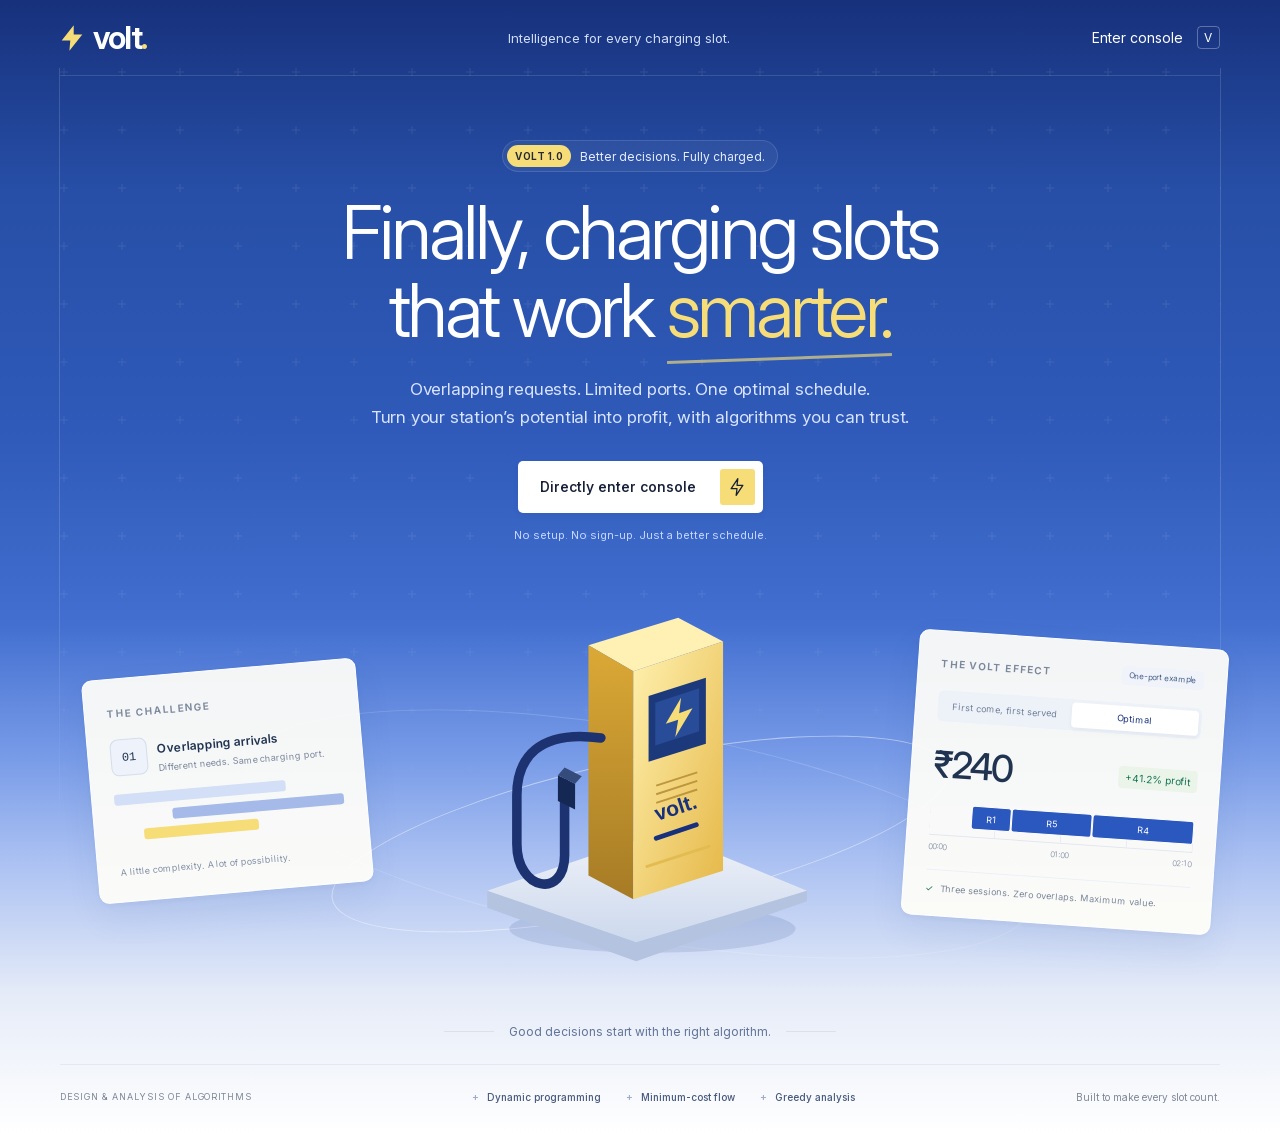
==== static/index.html @ 531a84da "Design the blue and gold Volt landing page and interactive schedule preview" ====
<!doctype html>
<html lang="en">
<head>
  <meta charset="utf-8">
  <meta name="viewport" content="width=device-width, initial-scale=1">
  <meta name="description" content="Volt finds the most profitable charging schedule. Explore exact scheduling algorithms in a simple station console.">
  <meta name="theme-color" content="#17317c">
  <title>Volt · Make every slot count</title>
  <link rel="icon" href="/static/favicon.svg" type="image/svg+xml">
  <link rel="stylesheet" href="/static/style.css">
  <script src="/static/landing.js" defer></script>
</head>
<body class="landing">
  <a class="skip-link" href="#main">Skip to content</a>
  <div class="hero-backdrop" aria-hidden="true"></div>
  <header class="landing-nav wrap">
    <a href="/" class="brand" aria-label="Volt home"><svg viewBox="0 0 28 32" aria-hidden="true"><path d="M16 1 2 19h10l-1 12L26 12H16z"/></svg>volt<span class="brand-period">.</span></a>
    <span class="nav-caption">Intelligence for every charging slot.</span>
    <a href="/console" class="nav-console">Enter console <span class="keycap">V</span></a>
  </header>
  <main id="main" class="hero wrap">
    <div class="hero-copy">
      <span class="announcement"><span>VOLT 1.0</span> Better decisions. Fully charged.</span>
      <h1>Finally, charging slots<br>that work <span class="hero-emphasis">smarter.</span></h1>
      <p>Overlapping requests. Limited ports. One optimal schedule.<br class="desktop-break"> Turn your station’s potential into profit, with algorithms you can trust.</p>
      <a class="hero-cta" href="/console">Directly enter console <span aria-hidden="true"><svg viewBox="0 0 24 24"><path d="m13 2-8 12h7l-1 8 8-12h-7z"/></svg></span></a>
      <div class="hero-note">No setup. No sign-up. Just a better schedule.</div>
    </div>
    <div class="hero-stage">
      <div class="orbit orbit-one" aria-hidden="true"></div><div class="orbit orbit-two" aria-hidden="true"></div>
      <div class="floating-card demand-card">
        <span class="eyebrow">THE CHALLENGE</span>
        <div class="incoming-row"><span class="mini-car">01</span><span><strong>Overlapping arrivals</strong><small>Different needs. Same charging port.</small></span></div>
        <div class="request-stripes" aria-hidden="true"><i></i><i></i><i></i></div>
        <span class="card-meta">A little complexity. A lot of possibility.</span>
      </div>
      <svg class="charger-art" viewBox="0 0 440 430" role="img" aria-label="Illustrated Volt electric vehicle charging station">
        <defs><linearGradient id="charger-front" x2="1" y2="1"><stop stop-color="#fff1af"/><stop offset="1" stop-color="#e5b747"/></linearGradient><linearGradient id="charger-side" x2="0" y2="1"><stop stop-color="#dba936"/><stop offset="1" stop-color="#a67b25"/></linearGradient><linearGradient id="base" x2="0" y2="1"><stop stop-color="#f0f3f9"/><stop offset="1" stop-color="#c9d6ec"/></linearGradient></defs>
        <ellipse cx="233" cy="372" rx="150" ry="25" fill="#17317c" opacity=".12"/>
        <path d="m60 332 184-62 151 62-179 65z" fill="url(#base)"/><path d="m60 332 156 54 179-54v11l-179 63-156-56z" fill="#b4c3df"/>
        <path d="m166 75 94-29 47 25-94 31z" fill="#fff1b4"/><path d="m166 75 47 27v239l-47-25z" fill="url(#charger-side)"/><path d="m213 102 94-31v240l-94 30z" fill="url(#charger-front)"/>
        <path d="m229 128 60-19v69l-60 19z" fill="#1c397b"/><path d="m236 135 46-15v45l-46 15z" fill="#284c97"/>
        <path d="m263 130-16 27 13-4-3 18 18-30-14 5z" fill="#f6dd78"/>
        <path d="m237 222 43-14m-43 23 43-14m-43 23 43-14" stroke="#bd963e" stroke-width="2"/>
        <path d="m237 277 42-14" stroke="#17317c" stroke-width="5" stroke-linecap="round"/>
        <path d="M179 172c-65-9-88 21-88 60v51c0 49 50 58 50 12v-75" fill="none" stroke="#1d3371" stroke-width="10" stroke-linecap="round"/>
        <path d="m134 211 18 9v27l-18-9z" fill="#152853"/><path d="m134 211 7-8 18 9-7 8z" fill="#354b7b"/>
        <path d="m226 307 68-22" stroke="#e3bc51" stroke-width="3"/>
        <text x="238" y="259" transform="rotate(-18 238 259)" fill="#17317c" font-size="22" font-family="Arial, sans-serif" font-weight="700">volt.</text>
      </svg>
      <div class="floating-card outcome-card">
        <div class="card-heading"><span class="eyebrow">THE VOLT EFFECT</span><span class="pill">One-port example</span></div>
        <div class="demo-tabs" role="group" aria-label="Compare demo schedules"><button type="button" data-demo="fcfs" aria-pressed="false">First come, first served</button><button class="active" type="button" data-demo="optimal" aria-pressed="true">Optimal</button></div>
        <div class="demo-profit"><strong id="demo-profit">₹240</strong><span id="demo-gain">+41.2% profit</span></div>
        <div class="mini-timeline" id="demo-timeline" aria-label="Optimal schedule"><i style="left:15.38%;width:15.38%">R1</i><i style="left:30.76%;width:30.76%">R5</i><i style="left:61.53%;width:38.46%">R4</i></div>
        <div class="timeline-labels"><span>00:00</span><span>01:00</span><span>02:10</span></div>
        <div class="verified-line"><span aria-hidden="true">✓</span><span id="demo-caption">Three sessions. Zero overlaps. Maximum value.</span></div>
      </div>
      <div class="stage-caption"><span class="caption-rule"></span>Good decisions start with the right algorithm.<span class="caption-rule"></span></div>
    </div>
    <footer class="landing-footer"><span>DESIGN &amp; ANALYSIS OF ALGORITHMS</span><div><span>Dynamic programming</span><span>Minimum-cost flow</span><span>Greedy analysis</span></div><span>Built to make every slot count.</span></footer>
  </main>
</body>
</html>
---- static/style.css ----
@font-face{font-family:Inter;src:url('/static/inter.woff2') format('woff2');font-weight:100 900;font-display:swap}
:root{--blue:#2b58bf;--deep:#17317c;--gold:#f6dd78;--ink:#172039;--muted:#67738a;--line:#e1e6f0;--surface:#fff;--good:#167454;--bad:#b64048;--radius:16px;font-family:Inter,"Segoe UI",Arial,sans-serif;color:var(--ink);font-synthesis:none;font-size:16px}
*{box-sizing:border-box}body{margin:0}button,input,select{font:inherit}button,a,input,select{ -webkit-tap-highlight-color:transparent}button,a{touch-action:manipulation}button{cursor:pointer}a{color:inherit;text-decoration:none}button:disabled{cursor:wait;opacity:.55}button:focus-visible,a:focus-visible,input:focus-visible,select:focus-visible,summary:focus-visible{outline:3px solid #bc931c;outline-offset:4px}button{color:inherit}svg{display:block}h1,h2,h3,p{margin:0}button,input,select{border-radius:8px}button{border:0}small{display:block}strong{font-weight:600}.wrap{width:min(1160px,calc(100% - 64px));margin-inline:auto}.skip-link{position:fixed;top:10px;left:10px;transform:translateY(-150%);background:white;color:var(--deep);padding:14px;z-index:200}.skip-link:focus{transform:none}.brand{display:inline-flex;align-items:center;gap:9px;font-size:32px;font-weight:650;letter-spacing:-1.8px;line-height:1}.brand svg{width:24px;height:28px;fill:var(--gold)}.brand-period{color:var(--gold);margin-left:-9px}.keycap{display:inline-grid;place-items:center;font-size:12px;line-height:1;width:23px;height:23px;border:1px solid #ffffff4d;border-radius:4px;margin-left:14px}.eyebrow{font-size:11px;letter-spacing:.12em;font-weight:650}.pill{display:inline-flex;align-items:center;font-size:11px;line-height:1.4;padding:4px 8px;border-radius:5px;background:#eff3fb;color:#49628d;white-space:nowrap}
.landing{min-height:100vh;background:#fff;color:#fff;position:relative;overflow-x:hidden}.hero-backdrop{position:absolute;inset:0 0 auto;height:100%;max-height:1150px;z-index:-2;background:linear-gradient(180deg,#17317c 0%,#274fa7 17%,#2f5ab9 38%,#426fd0 55%,#799ce8 67%,#abc1f2 76%,#e6ecf8 88%,#fff 100%)}.landing:before{content:"";position:absolute;z-index:-1;top:68px;left:50%;transform:translateX(-50%);width:min(1160px,calc(100% - 64px));height:780px;border-left:1px solid #ffffff25;border-right:1px solid #ffffff25;background-image:url("data:image/svg+xml,%3Csvg xmlns='http://www.w3.org/2000/svg' width='58' height='58'%3E%3Cpath d='M4 0v8M0 4h8' stroke='%23fff' opacity='.09'/%3E%3C/svg%3E");mask-image:linear-gradient(#000 65%,transparent)}.landing-nav{height:76px;display:flex;align-items:center;justify-content:space-between;border-bottom:1px solid #ffffff20}.nav-caption{color:#d1ddf7;font-size:13px}.nav-console{font-size:14px;display:flex;align-items:center}.hero-copy{text-align:center;padding-top:64px;position:relative;z-index:2;animation:appear .65s ease both}.announcement{display:inline-flex;align-items:center;gap:9px;font-size:12px;background:#ffffff0d;border:1px solid #ffffff20;border-radius:30px;padding:4px 12px 4px 4px;color:#e5edff}.announcement>span{padding:5px 8px;border-radius:20px;background:var(--gold);color:#252a33;font-size:10px;letter-spacing:.05em;font-weight:650}.hero h1{font-size:clamp(42px,5.8vw,76px);line-height:1.05;letter-spacing:-3.5px;font-weight:350;margin:22px -20px 0}.hero-emphasis{color:var(--gold);position:relative}.hero-emphasis:after{content:"";height:3px;background:var(--gold);position:absolute;left:0;right:0;bottom:-5px;transform:rotate(-2deg);opacity:.65}.hero-copy p{font-size:17px;line-height:1.65;color:#d8e4ff;margin:25px auto 0;letter-spacing:-.2px}.hero-cta{display:inline-flex;align-items:center;gap:24px;height:52px;background:white;color:#172039;border-radius:5px;padding:7px 8px 7px 22px;font-size:14px;font-weight:550;margin-top:30px;box-shadow:0 3px 6px #102c6c12;transition:background .2s,transform .2s}.hero-cta>span{background:var(--gold);display:grid;place-items:center;border-radius:3px;width:35px;height:36px}.hero-cta svg{height:20px;width:20px;fill:none;stroke:currentColor;stroke-width:1.5;stroke-linejoin:round}.hero-cta:hover{background:var(--gold);transform:translateY(-3px)}.hero-cta:hover>span{background:white}.hero-note{font-size:11px;color:#c5d7ff;margin-top:15px}.hero-stage{position:relative;height:515px;margin-top:7px;isolation:isolate}.charger-art{width:420px;height:420px;position:absolute;left:50%;top:20px;transform:translateX(-50%)}.floating-card{background:#fffef9ee;color:#203351;border:1px solid #fff;border-radius:10px;box-shadow:0 15px 35px #213f7b13,0 2px 5px #163c7e09;position:absolute}.demand-card{width:275px;left:30px;top:120px;padding:22px;transform:rotate(-5deg)}.floating-card .eyebrow{color:#7c889c;font-size:10px}.incoming-row{display:flex;gap:10px;align-items:center;margin-top:18px}.mini-car{display:grid;place-items:center;width:37px;height:37px;border:1px solid #d6deeb;border-radius:8px;background:#edf2fb;font-family:monospace;font-size:12px}.incoming-row strong{font-size:12px;white-space:nowrap}.incoming-row small{font-size:9px;margin-top:5px;color:#7a879c}.request-stripes{display:grid;gap:7px;margin:18px 0}.request-stripes i{display:block;height:11px;background:#d3dff6;width:75%;border-radius:3px}.request-stripes i:nth-child(2){margin-left:25%;width:75%;background:#a5bae8}.request-stripes i:nth-child(3){margin-left:12%;width:50%;background:var(--gold)}.card-meta{font-size:9px;color:#8390a6}.outcome-card{right:0;top:90px;width:310px;padding:22px;transform:rotate(4deg)}.card-heading{display:flex;align-items:center;justify-content:space-between;gap:8px}.card-heading .pill{font-size:8px;background:#f0f3fa}.demo-tabs{display:flex;gap:3px;background:#edf1f8;padding:3px;border-radius:6px;margin-top:18px}.demo-tabs button{font-size:9px;padding:7px 8px;background:transparent;flex:1;white-space:nowrap;color:#71809b;border-radius:4px}.demo-tabs button.active{background:#fff;color:#17317c;box-shadow:0 2px 4px #142e5e0d}.demo-profit{display:flex;align-items:center;justify-content:space-between;margin:20px 0 17px}.demo-profit strong{font-size:37px;letter-spacing:-1.5px;font-weight:500}.demo-profit>span{font-size:10px;color:#167454;background:#eaf4e9;padding:5px 7px;border-radius:4px}.mini-timeline{height:32px;position:relative;border-bottom:1px solid #e3e7f1;background:repeating-linear-gradient(90deg,transparent,transparent calc(25% - 1px),#e8ecf4 calc(25% - 1px),#e8ecf4 25%)}.mini-timeline i{height:24px;background:var(--blue);color:white;font-size:9px;display:grid;place-items:center;border:1px solid #fff;font-style:normal;position:absolute;top:0;border-radius:3px;transition:left .25s,width .25s}.timeline-labels{display:flex;justify-content:space-between;font-size:8px;color:#98a0b1;margin-top:6px}.verified-line{display:flex;gap:7px;border-top:1px solid #edf0f7;margin-top:18px;padding-top:12px;font-size:9px;color:#7a8799}.verified-line>span:first-child{color:#167454}.orbit{width:630px;height:150px;border:1px solid #fff7;border-radius:50%;position:absolute;left:50%;top:210px;transform:translateX(-50%) rotate(-12deg);z-index:-1}.orbit-two{width:800px;height:210px;top:180px;opacity:.35;transform:translateX(-50%) rotate(10deg)}.stage-caption{position:absolute;bottom:25px;left:0;right:0;display:flex;justify-content:center;gap:15px;align-items:center;font-size:12px;color:#62749a}.caption-rule{width:50px;height:1px;background:#8e9fb433}.landing-footer{display:flex;justify-content:space-between;gap:20px;border-top:1px solid #e4e8f1;color:#7e8798;padding:26px 0 30px;font-size:10px}.landing-footer>span:first-child{font-size:9px;letter-spacing:.08em}.landing-footer>div{display:flex;gap:25px;color:#475a7e;font-weight:500}.landing-footer>div span:before{content:"+";color:#9caccc;margin-right:8px}@keyframes appear{from{opacity:0;transform:translateY(12px)}to{opacity:1;transform:translateY(0)}}
@media(min-width:1600px){.hero-copy{padding-top:82px}.hero-stage{margin-top:30px}}
@media(max-width:1000px){.hero h1{font-size:64px}.demand-card{left:-10px;width:240px;padding:18px}.outcome-card{right:-10px;width:275px;padding:18px}.charger-art{width:360px;top:40px}.nav-caption{display:none}.landing-footer>span:last-child{display:none}.landing-footer>div{gap:14px}}
@media(max-width:700px){.wrap{width:calc(100% - 36px)}.landing:before{width:calc(100% - 36px)}.landing-nav{height:68px}.brand{font-size:29px}.hero-copy{padding-top:45px}.hero h1{font-size:clamp(40px,9vw,60px);letter-spacing:-1.8px;margin-inline:0}.hero-copy p{font-size:15px;max-width:440px;line-height:1.65}.desktop-break{display:none}.hero-note{font-size:10px}.hero-stage{height:620px;margin-top:0}.charger-art{top:0;width:330px;height:330px;left:48%}.demand-card{display:none}.outcome-card{width:300px;left:50%;right:auto;top:275px;transform:translateX(-50%) rotate(2deg)}.orbit{width:390px;top:150px}.orbit-two{width:450px;top:130px}.stage-caption{font-size:10px;bottom:25px;gap:8px}.caption-rule{width:20px}.landing-footer{flex-direction:column;align-items:center;padding-top:20px;gap:15px}.landing-footer>div{font-size:9px}.hero-backdrop{max-height:1100px}.announcement{font-size:10px}.announcement>span{font-size:9px}.hero-cta{font-size:14px}.hero-copy p br{display:none}}
@media(prefers-reduced-motion:reduce){*,*:before,*:after{animation:none!important;transition:none!important;scroll-behavior:auto!important}}
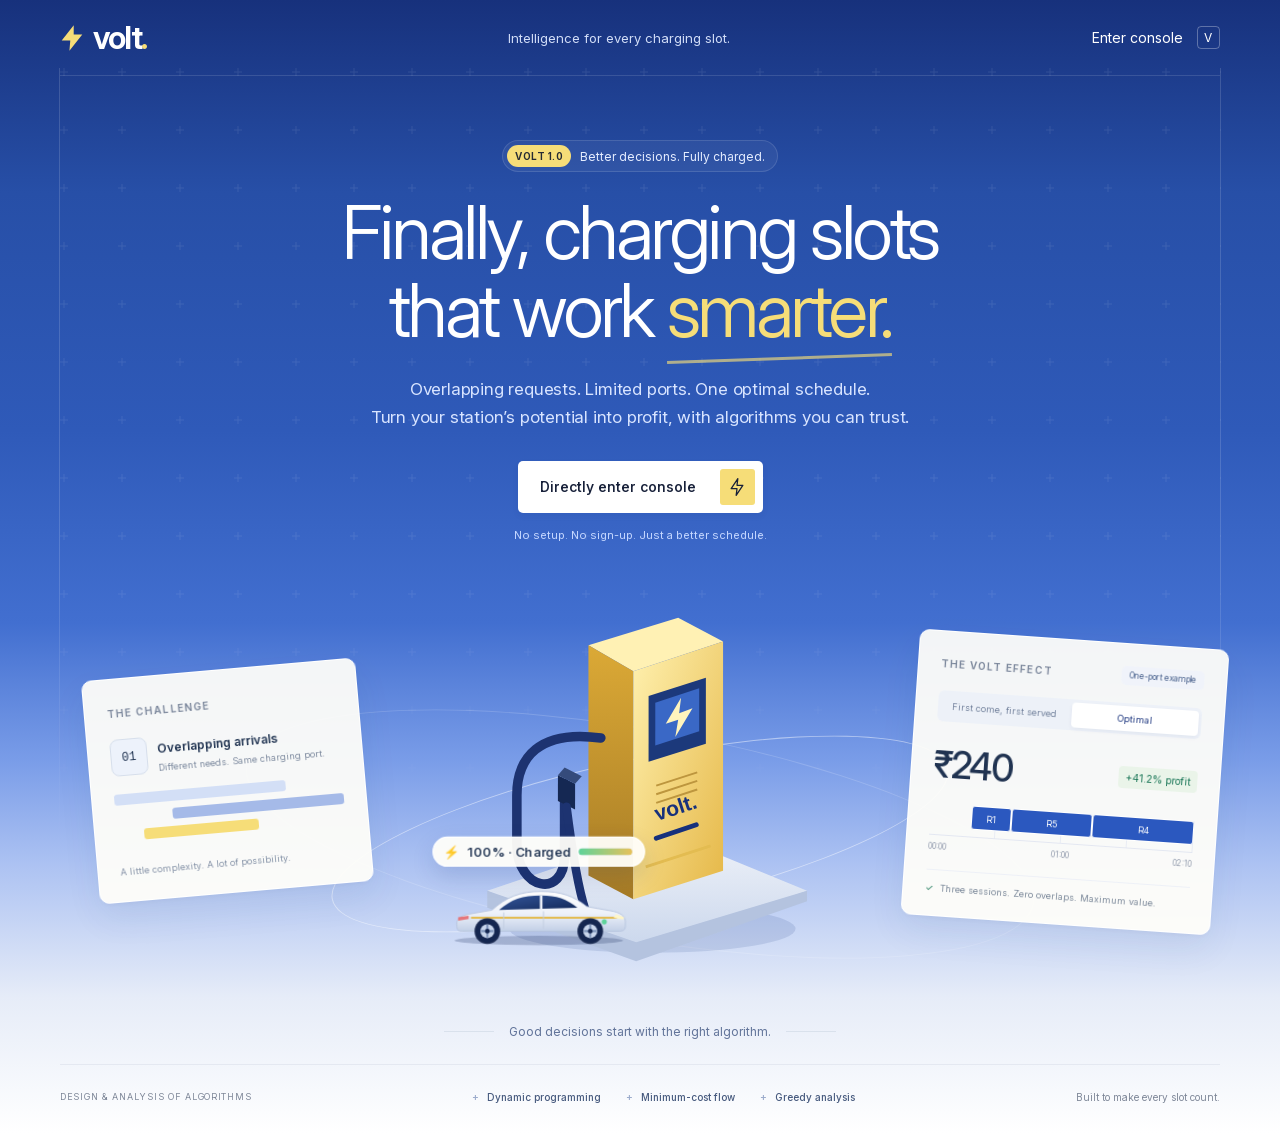
==== commit 3c087225: "Animate the landing page with a charging EV intro and floating cards An electric car drives across t" ====
--- a/static/index.html
+++ b/static/index.html
@@ -1,64 +1,205 @@
 <!doctype html>
 <html lang="en">
-<head>
-  <meta charset="utf-8">
-  <meta name="viewport" content="width=device-width, initial-scale=1">
-  <meta name="description" content="Volt finds the most profitable charging schedule. Explore exact scheduling algorithms in a simple station console.">
-  <meta name="theme-color" content="#17317c">
-  <title>Volt · Make every slot count</title>
-  <link rel="icon" href="/static/favicon.svg" type="image/svg+xml">
-  <link rel="stylesheet" href="/static/style.css">
-  <script src="/static/landing.js" defer></script>
-</head>
-<body class="landing">
-  <a class="skip-link" href="#main">Skip to content</a>
-  <div class="hero-backdrop" aria-hidden="true"></div>
-  <header class="landing-nav wrap">
-    <a href="/" class="brand" aria-label="Volt home"><svg viewBox="0 0 28 32" aria-hidden="true"><path d="M16 1 2 19h10l-1 12L26 12H16z"/></svg>volt<span class="brand-period">.</span></a>
-    <span class="nav-caption">Intelligence for every charging slot.</span>
-    <a href="/console" class="nav-console">Enter console <span class="keycap">V</span></a>
-  </header>
-  <main id="main" class="hero wrap">
-    <div class="hero-copy">
-      <span class="announcement"><span>VOLT 1.0</span> Better decisions. Fully charged.</span>
-      <h1>Finally, charging slots<br>that work <span class="hero-emphasis">smarter.</span></h1>
-      <p>Overlapping requests. Limited ports. One optimal schedule.<br class="desktop-break"> Turn your station’s potential into profit, with algorithms you can trust.</p>
-      <a class="hero-cta" href="/console">Directly enter console <span aria-hidden="true"><svg viewBox="0 0 24 24"><path d="m13 2-8 12h7l-1 8 8-12h-7z"/></svg></span></a>
-      <div class="hero-note">No setup. No sign-up. Just a better schedule.</div>
-    </div>
-    <div class="hero-stage">
-      <div class="orbit orbit-one" aria-hidden="true"></div><div class="orbit orbit-two" aria-hidden="true"></div>
-      <div class="floating-card demand-card">
-        <span class="eyebrow">THE CHALLENGE</span>
-        <div class="incoming-row"><span class="mini-car">01</span><span><strong>Overlapping arrivals</strong><small>Different needs. Same charging port.</small></span></div>
-        <div class="request-stripes" aria-hidden="true"><i></i><i></i><i></i></div>
-        <span class="card-meta">A little complexity. A lot of possibility.</span>
+  <head>
+    <meta charset="utf-8" />
+    <meta name="viewport" content="width=device-width, initial-scale=1" />
+    <meta
+      name="description"
+      content="Volt finds the most profitable charging schedule. Explore exact scheduling algorithms in a simple station console."
+    />
+    <meta name="theme-color" content="#17317c" />
+    <title>Volt · Make every slot count</title>
+    <link rel="icon" href="/static/favicon.svg" type="image/svg+xml" />
+    <link rel="stylesheet" href="/static/style.css" />
+    <script src="/static/landing.js" defer></script>
+  </head>
+  <body class="landing intro-ready">
+    <a class="skip-link" href="#main">Skip to content</a>
+    <div class="hero-backdrop" aria-hidden="true"></div>
+    <header class="landing-nav wrap">
+      <a href="/" class="brand" aria-label="Volt home"
+        ><svg viewBox="0 0 28 32" aria-hidden="true">
+          <path d="M16 1 2 19h10l-1 12L26 12H16z" /></svg
+        >volt<span class="brand-period">.</span></a
+      >
+      <span class="nav-caption">Intelligence for every charging slot.</span>
+      <a href="/console" class="nav-console"
+        >Enter console <span class="keycap">V</span></a
+      >
+    </header>
+    <main id="main" class="hero wrap">
+      <div class="hero-copy">
+        <span class="announcement"
+          ><span>VOLT 1.0</span> Better decisions. Fully charged.</span
+        >
+        <h1>
+          <span class="hero-line" id="hero-line-1">Finally, charging slots</span
+          ><br /><span class="hero-line" id="hero-line-2"
+            >that work <span class="hero-emphasis">smarter.</span></span
+          >
+        </h1>
+        <p>
+          Overlapping requests. Limited ports. One optimal schedule.<br
+            class="desktop-break"
+          />
+          Turn your station’s potential into profit, with algorithms you can
+          trust.
+        </p>
+        <a class="hero-cta" href="/console"
+          >Directly enter console
+          <span aria-hidden="true"
+            ><svg viewBox="0 0 24 24">
+              <path d="m13 2-8 12h7l-1 8 8-12h-7z" /></svg></span
+        ></a>
+        <div class="hero-note">
+          No setup. No sign-up. Just a better schedule.
+        </div>
       </div>
-      <svg class="charger-art" viewBox="0 0 440 430" role="img" aria-label="Illustrated Volt electric vehicle charging station">
-        <defs><linearGradient id="charger-front" x2="1" y2="1"><stop stop-color="#fff1af"/><stop offset="1" stop-color="#e5b747"/></linearGradient><linearGradient id="charger-side" x2="0" y2="1"><stop stop-color="#dba936"/><stop offset="1" stop-color="#a67b25"/></linearGradient><linearGradient id="base" x2="0" y2="1"><stop stop-color="#f0f3f9"/><stop offset="1" stop-color="#c9d6ec"/></linearGradient></defs>
-        <ellipse cx="233" cy="372" rx="150" ry="25" fill="#17317c" opacity=".12"/>
-        <path d="m60 332 184-62 151 62-179 65z" fill="url(#base)"/><path d="m60 332 156 54 179-54v11l-179 63-156-56z" fill="#b4c3df"/>
-        <path d="m166 75 94-29 47 25-94 31z" fill="#fff1b4"/><path d="m166 75 47 27v239l-47-25z" fill="url(#charger-side)"/><path d="m213 102 94-31v240l-94 30z" fill="url(#charger-front)"/>
-        <path d="m229 128 60-19v69l-60 19z" fill="#1c397b"/><path d="m236 135 46-15v45l-46 15z" fill="#284c97"/>
-        <path d="m263 130-16 27 13-4-3 18 18-30-14 5z" fill="#f6dd78"/>
-        <path d="m237 222 43-14m-43 23 43-14m-43 23 43-14" stroke="#bd963e" stroke-width="2"/>
-        <path d="m237 277 42-14" stroke="#17317c" stroke-width="5" stroke-linecap="round"/>
-        <path d="M179 172c-65-9-88 21-88 60v51c0 49 50 58 50 12v-75" fill="none" stroke="#1d3371" stroke-width="10" stroke-linecap="round"/>
-        <path d="m134 211 18 9v27l-18-9z" fill="#152853"/><path d="m134 211 7-8 18 9-7 8z" fill="#354b7b"/>
-        <path d="m226 307 68-22" stroke="#e3bc51" stroke-width="3"/>
-        <text x="238" y="259" transform="rotate(-18 238 259)" fill="#17317c" font-size="22" font-family="Arial, sans-serif" font-weight="700">volt.</text>
-      </svg>
-      <div class="floating-card outcome-card">
-        <div class="card-heading"><span class="eyebrow">THE VOLT EFFECT</span><span class="pill">One-port example</span></div>
-        <div class="demo-tabs" role="group" aria-label="Compare demo schedules"><button type="button" data-demo="fcfs" aria-pressed="false">First come, first served</button><button class="active" type="button" data-demo="optimal" aria-pressed="true">Optimal</button></div>
-        <div class="demo-profit"><strong id="demo-profit">₹240</strong><span id="demo-gain">+41.2% profit</span></div>
-        <div class="mini-timeline" id="demo-timeline" aria-label="Optimal schedule"><i style="left:15.38%;width:15.38%">R1</i><i style="left:30.76%;width:30.76%">R5</i><i style="left:61.53%;width:38.46%">R4</i></div>
-        <div class="timeline-labels"><span>00:00</span><span>01:00</span><span>02:10</span></div>
-        <div class="verified-line"><span aria-hidden="true">✓</span><span id="demo-caption">Three sessions. Zero overlaps. Maximum value.</span></div>
+      <div class="hero-stage">
+        <div class="orbit orbit-one" aria-hidden="true"></div>
+        <div class="orbit orbit-two" aria-hidden="true"></div>
+        <div class="floating-card demand-card">
+          <span class="eyebrow">THE CHALLENGE</span>
+          <div class="incoming-row">
+            <span class="mini-car">01</span
+            ><span
+              ><strong>Overlapping arrivals</strong
+              ><small>Different needs. Same charging port.</small></span
+            >
+          </div>
+          <div class="request-stripes" aria-hidden="true">
+            <i></i><i></i><i></i>
+          </div>
+          <span class="card-meta"
+            >A little complexity. A lot of possibility.</span
+          >
+        </div>
+        <svg
+          class="charger-art"
+          viewBox="0 0 440 430"
+          role="img"
+          aria-label="Illustrated Volt electric vehicle charging station"
+        >
+          <defs>
+            <linearGradient id="charger-front" x2="1" y2="1">
+              <stop stop-color="#fff1af" />
+              <stop offset="1" stop-color="#e5b747" />
+            </linearGradient>
+            <linearGradient id="charger-side" x2="0" y2="1">
+              <stop stop-color="#dba936" />
+              <stop offset="1" stop-color="#a67b25" />
+            </linearGradient>
+            <linearGradient id="base" x2="0" y2="1">
+              <stop stop-color="#f0f3f9" />
+              <stop offset="1" stop-color="#c9d6ec" />
+            </linearGradient>
+          </defs>
+          <ellipse
+            cx="233"
+            cy="372"
+            rx="150"
+            ry="25"
+            fill="#17317c"
+            opacity=".12"
+          />
+          <path d="m60 332 184-62 151 62-179 65z" fill="url(#base)" />
+          <path d="m60 332 156 54 179-54v11l-179 63-156-56z" fill="#b4c3df" />
+          <path d="m166 75 94-29 47 25-94 31z" fill="#fff1b4" />
+          <path d="m166 75 47 27v239l-47-25z" fill="url(#charger-side)" />
+          <path d="m213 102 94-31v240l-94 30z" fill="url(#charger-front)" />
+          <path d="m229 128 60-19v69l-60 19z" fill="#1c397b" />
+          <path class="charger-screen" d="m236 135 46-15v45l-46 15z" fill="#284c97" />
+          <path class="charger-bolt" d="m263 130-16 27 13-4-3 18 18-30-14 5z" fill="#f6dd78" />
+          <path
+            d="m237 222 43-14m-43 23 43-14m-43 23 43-14"
+            stroke="#bd963e"
+            stroke-width="2"
+          />
+          <path
+            d="m237 277 42-14"
+            stroke="#17317c"
+            stroke-width="5"
+            stroke-linecap="round"
+          />
+          <path
+            d="M179 172c-65-9-88 21-88 60v51c0 49 50 58 50 12v-75"
+            fill="none"
+            stroke="#1d3371"
+            stroke-width="10"
+            stroke-linecap="round"
+          />
+          <path d="m134 211 18 9v27l-18-9z" fill="#152853" />
+          <path d="m134 211 7-8 18 9-7 8z" fill="#354b7b" />
+          <path d="m226 307 68-22" stroke="#e3bc51" stroke-width="3" />
+          <text
+            x="238"
+            y="259"
+            transform="rotate(-18 238 259)"
+            fill="#17317c"
+            font-size="22"
+            font-family="Arial, sans-serif"
+            font-weight="700"
+          >
+            volt.
+          </text>
+        </svg>
+        <div class="floating-card outcome-card">
+          <div class="card-heading">
+            <span class="eyebrow">THE VOLT EFFECT</span
+            ><span class="pill">One-port example</span>
+          </div>
+          <div
+            class="demo-tabs"
+            role="group"
+            aria-label="Compare demo schedules"
+          >
+            <button type="button" data-demo="fcfs" aria-pressed="false">
+              First come, first served</button
+            ><button
+              class="active"
+              type="button"
+              data-demo="optimal"
+              aria-pressed="true"
+            >
+              Optimal
+            </button>
+          </div>
+          <div class="demo-profit">
+            <strong id="demo-profit">₹240</strong
+            ><span id="demo-gain">+41.2% profit</span>
+          </div>
+          <div
+            class="mini-timeline"
+            id="demo-timeline"
+            aria-label="Optimal schedule"
+          >
+            <i style="left: 15.38%; width: 15.38%">R1</i
+            ><i style="left: 30.76%; width: 30.76%">R5</i
+            ><i style="left: 61.53%; width: 38.46%">R4</i>
+          </div>
+          <div class="timeline-labels">
+            <span>00:00</span><span>01:00</span><span>02:10</span>
+          </div>
+          <div class="verified-line">
+            <span aria-hidden="true">✓</span
+            ><span id="demo-caption"
+              >Three sessions. Zero overlaps. Maximum value.</span
+            >
+          </div>
+        </div>
+        <div class="stage-caption">
+          <span class="caption-rule"></span>Good decisions start with the right
+          algorithm.<span class="caption-rule"></span>
+        </div>
       </div>
-      <div class="stage-caption"><span class="caption-rule"></span>Good decisions start with the right algorithm.<span class="caption-rule"></span></div>
-    </div>
-    <footer class="landing-footer"><span>DESIGN &amp; ANALYSIS OF ALGORITHMS</span><div><span>Dynamic programming</span><span>Minimum-cost flow</span><span>Greedy analysis</span></div><span>Built to make every slot count.</span></footer>
-  </main>
-</body>
+      <footer class="landing-footer">
+        <span>DESIGN &amp; ANALYSIS OF ALGORITHMS</span>
+        <div>
+          <span>Dynamic programming</span><span>Minimum-cost flow</span
+          ><span>Greedy analysis</span>
+        </div>
+        <span>Built to make every slot count.</span>
+      </footer>
+    </main>
+  </body>
 </html>
--- a/static/style.css
+++ b/static/style.css
@@ -1,8 +1,948 @@
-@font-face{font-family:Inter;src:url('/static/inter.woff2') format('woff2');font-weight:100 900;font-display:swap}
-:root{--blue:#2b58bf;--deep:#17317c;--gold:#f6dd78;--ink:#172039;--muted:#67738a;--line:#e1e6f0;--surface:#fff;--good:#167454;--bad:#b64048;--radius:16px;font-family:Inter,"Segoe UI",Arial,sans-serif;color:var(--ink);font-synthesis:none;font-size:16px}
-*{box-sizing:border-box}body{margin:0}button,input,select{font:inherit}button,a,input,select{ -webkit-tap-highlight-color:transparent}button,a{touch-action:manipulation}button{cursor:pointer}a{color:inherit;text-decoration:none}button:disabled{cursor:wait;opacity:.55}button:focus-visible,a:focus-visible,input:focus-visible,select:focus-visible,summary:focus-visible{outline:3px solid #bc931c;outline-offset:4px}button{color:inherit}svg{display:block}h1,h2,h3,p{margin:0}button,input,select{border-radius:8px}button{border:0}small{display:block}strong{font-weight:600}.wrap{width:min(1160px,calc(100% - 64px));margin-inline:auto}.skip-link{position:fixed;top:10px;left:10px;transform:translateY(-150%);background:white;color:var(--deep);padding:14px;z-index:200}.skip-link:focus{transform:none}.brand{display:inline-flex;align-items:center;gap:9px;font-size:32px;font-weight:650;letter-spacing:-1.8px;line-height:1}.brand svg{width:24px;height:28px;fill:var(--gold)}.brand-period{color:var(--gold);margin-left:-9px}.keycap{display:inline-grid;place-items:center;font-size:12px;line-height:1;width:23px;height:23px;border:1px solid #ffffff4d;border-radius:4px;margin-left:14px}.eyebrow{font-size:11px;letter-spacing:.12em;font-weight:650}.pill{display:inline-flex;align-items:center;font-size:11px;line-height:1.4;padding:4px 8px;border-radius:5px;background:#eff3fb;color:#49628d;white-space:nowrap}
-.landing{min-height:100vh;background:#fff;color:#fff;position:relative;overflow-x:hidden}.hero-backdrop{position:absolute;inset:0 0 auto;height:100%;max-height:1150px;z-index:-2;background:linear-gradient(180deg,#17317c 0%,#274fa7 17%,#2f5ab9 38%,#426fd0 55%,#799ce8 67%,#abc1f2 76%,#e6ecf8 88%,#fff 100%)}.landing:before{content:"";position:absolute;z-index:-1;top:68px;left:50%;transform:translateX(-50%);width:min(1160px,calc(100% - 64px));height:780px;border-left:1px solid #ffffff25;border-right:1px solid #ffffff25;background-image:url("data:image/svg+xml,%3Csvg xmlns='http://www.w3.org/2000/svg' width='58' height='58'%3E%3Cpath d='M4 0v8M0 4h8' stroke='%23fff' opacity='.09'/%3E%3C/svg%3E");mask-image:linear-gradient(#000 65%,transparent)}.landing-nav{height:76px;display:flex;align-items:center;justify-content:space-between;border-bottom:1px solid #ffffff20}.nav-caption{color:#d1ddf7;font-size:13px}.nav-console{font-size:14px;display:flex;align-items:center}.hero-copy{text-align:center;padding-top:64px;position:relative;z-index:2;animation:appear .65s ease both}.announcement{display:inline-flex;align-items:center;gap:9px;font-size:12px;background:#ffffff0d;border:1px solid #ffffff20;border-radius:30px;padding:4px 12px 4px 4px;color:#e5edff}.announcement>span{padding:5px 8px;border-radius:20px;background:var(--gold);color:#252a33;font-size:10px;letter-spacing:.05em;font-weight:650}.hero h1{font-size:clamp(42px,5.8vw,76px);line-height:1.05;letter-spacing:-3.5px;font-weight:350;margin:22px -20px 0}.hero-emphasis{color:var(--gold);position:relative}.hero-emphasis:after{content:"";height:3px;background:var(--gold);position:absolute;left:0;right:0;bottom:-5px;transform:rotate(-2deg);opacity:.65}.hero-copy p{font-size:17px;line-height:1.65;color:#d8e4ff;margin:25px auto 0;letter-spacing:-.2px}.hero-cta{display:inline-flex;align-items:center;gap:24px;height:52px;background:white;color:#172039;border-radius:5px;padding:7px 8px 7px 22px;font-size:14px;font-weight:550;margin-top:30px;box-shadow:0 3px 6px #102c6c12;transition:background .2s,transform .2s}.hero-cta>span{background:var(--gold);display:grid;place-items:center;border-radius:3px;width:35px;height:36px}.hero-cta svg{height:20px;width:20px;fill:none;stroke:currentColor;stroke-width:1.5;stroke-linejoin:round}.hero-cta:hover{background:var(--gold);transform:translateY(-3px)}.hero-cta:hover>span{background:white}.hero-note{font-size:11px;color:#c5d7ff;margin-top:15px}.hero-stage{position:relative;height:515px;margin-top:7px;isolation:isolate}.charger-art{width:420px;height:420px;position:absolute;left:50%;top:20px;transform:translateX(-50%)}.floating-card{background:#fffef9ee;color:#203351;border:1px solid #fff;border-radius:10px;box-shadow:0 15px 35px #213f7b13,0 2px 5px #163c7e09;position:absolute}.demand-card{width:275px;left:30px;top:120px;padding:22px;transform:rotate(-5deg)}.floating-card .eyebrow{color:#7c889c;font-size:10px}.incoming-row{display:flex;gap:10px;align-items:center;margin-top:18px}.mini-car{display:grid;place-items:center;width:37px;height:37px;border:1px solid #d6deeb;border-radius:8px;background:#edf2fb;font-family:monospace;font-size:12px}.incoming-row strong{font-size:12px;white-space:nowrap}.incoming-row small{font-size:9px;margin-top:5px;color:#7a879c}.request-stripes{display:grid;gap:7px;margin:18px 0}.request-stripes i{display:block;height:11px;background:#d3dff6;width:75%;border-radius:3px}.request-stripes i:nth-child(2){margin-left:25%;width:75%;background:#a5bae8}.request-stripes i:nth-child(3){margin-left:12%;width:50%;background:var(--gold)}.card-meta{font-size:9px;color:#8390a6}.outcome-card{right:0;top:90px;width:310px;padding:22px;transform:rotate(4deg)}.card-heading{display:flex;align-items:center;justify-content:space-between;gap:8px}.card-heading .pill{font-size:8px;background:#f0f3fa}.demo-tabs{display:flex;gap:3px;background:#edf1f8;padding:3px;border-radius:6px;margin-top:18px}.demo-tabs button{font-size:9px;padding:7px 8px;background:transparent;flex:1;white-space:nowrap;color:#71809b;border-radius:4px}.demo-tabs button.active{background:#fff;color:#17317c;box-shadow:0 2px 4px #142e5e0d}.demo-profit{display:flex;align-items:center;justify-content:space-between;margin:20px 0 17px}.demo-profit strong{font-size:37px;letter-spacing:-1.5px;font-weight:500}.demo-profit>span{font-size:10px;color:#167454;background:#eaf4e9;padding:5px 7px;border-radius:4px}.mini-timeline{height:32px;position:relative;border-bottom:1px solid #e3e7f1;background:repeating-linear-gradient(90deg,transparent,transparent calc(25% - 1px),#e8ecf4 calc(25% - 1px),#e8ecf4 25%)}.mini-timeline i{height:24px;background:var(--blue);color:white;font-size:9px;display:grid;place-items:center;border:1px solid #fff;font-style:normal;position:absolute;top:0;border-radius:3px;transition:left .25s,width .25s}.timeline-labels{display:flex;justify-content:space-between;font-size:8px;color:#98a0b1;margin-top:6px}.verified-line{display:flex;gap:7px;border-top:1px solid #edf0f7;margin-top:18px;padding-top:12px;font-size:9px;color:#7a8799}.verified-line>span:first-child{color:#167454}.orbit{width:630px;height:150px;border:1px solid #fff7;border-radius:50%;position:absolute;left:50%;top:210px;transform:translateX(-50%) rotate(-12deg);z-index:-1}.orbit-two{width:800px;height:210px;top:180px;opacity:.35;transform:translateX(-50%) rotate(10deg)}.stage-caption{position:absolute;bottom:25px;left:0;right:0;display:flex;justify-content:center;gap:15px;align-items:center;font-size:12px;color:#62749a}.caption-rule{width:50px;height:1px;background:#8e9fb433}.landing-footer{display:flex;justify-content:space-between;gap:20px;border-top:1px solid #e4e8f1;color:#7e8798;padding:26px 0 30px;font-size:10px}.landing-footer>span:first-child{font-size:9px;letter-spacing:.08em}.landing-footer>div{display:flex;gap:25px;color:#475a7e;font-weight:500}.landing-footer>div span:before{content:"+";color:#9caccc;margin-right:8px}@keyframes appear{from{opacity:0;transform:translateY(12px)}to{opacity:1;transform:translateY(0)}}
-@media(min-width:1600px){.hero-copy{padding-top:82px}.hero-stage{margin-top:30px}}
-@media(max-width:1000px){.hero h1{font-size:64px}.demand-card{left:-10px;width:240px;padding:18px}.outcome-card{right:-10px;width:275px;padding:18px}.charger-art{width:360px;top:40px}.nav-caption{display:none}.landing-footer>span:last-child{display:none}.landing-footer>div{gap:14px}}
-@media(max-width:700px){.wrap{width:calc(100% - 36px)}.landing:before{width:calc(100% - 36px)}.landing-nav{height:68px}.brand{font-size:29px}.hero-copy{padding-top:45px}.hero h1{font-size:clamp(40px,9vw,60px);letter-spacing:-1.8px;margin-inline:0}.hero-copy p{font-size:15px;max-width:440px;line-height:1.65}.desktop-break{display:none}.hero-note{font-size:10px}.hero-stage{height:620px;margin-top:0}.charger-art{top:0;width:330px;height:330px;left:48%}.demand-card{display:none}.outcome-card{width:300px;left:50%;right:auto;top:275px;transform:translateX(-50%) rotate(2deg)}.orbit{width:390px;top:150px}.orbit-two{width:450px;top:130px}.stage-caption{font-size:10px;bottom:25px;gap:8px}.caption-rule{width:20px}.landing-footer{flex-direction:column;align-items:center;padding-top:20px;gap:15px}.landing-footer>div{font-size:9px}.hero-backdrop{max-height:1100px}.announcement{font-size:10px}.announcement>span{font-size:9px}.hero-cta{font-size:14px}.hero-copy p br{display:none}}
-@media(prefers-reduced-motion:reduce){*,*:before,*:after{animation:none!important;transition:none!important;scroll-behavior:auto!important}}
+@font-face {
+  font-family: Inter;
+  src: url("/static/inter.woff2") format("woff2");
+  font-weight: 100 900;
+  font-display: swap;
+}
+:root {
+  --blue: #2b58bf;
+  --deep: #17317c;
+  --gold: #f6dd78;
+  --ink: #172039;
+  --muted: #67738a;
+  --line: #e1e6f0;
+  --surface: #fff;
+  --good: #167454;
+  --bad: #b64048;
+  --radius: 16px;
+  font-family: Inter, "Segoe UI", Arial, sans-serif;
+  color: var(--ink);
+  font-synthesis: none;
+  font-size: 16px;
+}
+* {
+  box-sizing: border-box;
+}
+body {
+  margin: 0;
+}
+button,
+input,
+select {
+  font: inherit;
+}
+button,
+a,
+input,
+select {
+  -webkit-tap-highlight-color: transparent;
+}
+button,
+a {
+  touch-action: manipulation;
+}
+button {
+  cursor: pointer;
+}
+a {
+  color: inherit;
+  text-decoration: none;
+}
+button:disabled {
+  cursor: wait;
+  opacity: 0.55;
+}
+button:focus-visible,
+a:focus-visible,
+input:focus-visible,
+select:focus-visible,
+summary:focus-visible {
+  outline: 3px solid #bc931c;
+  outline-offset: 4px;
+}
+button {
+  color: inherit;
+}
+svg {
+  display: block;
+}
+h1,
+h2,
+h3,
+p {
+  margin: 0;
+}
+button,
+input,
+select {
+  border-radius: 8px;
+}
+button {
+  border: 0;
+}
+small {
+  display: block;
+}
+strong {
+  font-weight: 600;
+}
+.wrap {
+  width: min(1160px, calc(100% - 64px));
+  margin-inline: auto;
+}
+.skip-link {
+  position: fixed;
+  top: 10px;
+  left: 10px;
+  transform: translateY(-150%);
+  background: white;
+  color: var(--deep);
+  padding: 14px;
+  z-index: 200;
+}
+.skip-link:focus {
+  transform: none;
+}
+.brand {
+  display: inline-flex;
+  align-items: center;
+  gap: 9px;
+  font-size: 32px;
+  font-weight: 650;
+  letter-spacing: -1.8px;
+  line-height: 1;
+}
+.brand svg {
+  width: 24px;
+  height: 28px;
+  fill: var(--gold);
+}
+.brand-period {
+  color: var(--gold);
+  margin-left: -9px;
+}
+.keycap {
+  display: inline-grid;
+  place-items: center;
+  font-size: 12px;
+  line-height: 1;
+  width: 23px;
+  height: 23px;
+  border: 1px solid #ffffff4d;
+  border-radius: 4px;
+  margin-left: 14px;
+}
+.eyebrow {
+  font-size: 11px;
+  letter-spacing: 0.12em;
+  font-weight: 650;
+}
+.pill {
+  display: inline-flex;
+  align-items: center;
+  font-size: 11px;
+  line-height: 1.4;
+  padding: 4px 8px;
+  border-radius: 5px;
+  background: #eff3fb;
+  color: #49628d;
+  white-space: nowrap;
+}
+.landing {
+  min-height: 100vh;
+  background: #fff;
+  color: #fff;
+  position: relative;
+  overflow-x: hidden;
+}
+.hero-backdrop {
+  position: absolute;
+  inset: 0 0 auto;
+  height: 100%;
+  max-height: 1150px;
+  z-index: -2;
+  background: linear-gradient(
+    180deg,
+    #17317c 0%,
+    #274fa7 17%,
+    #2f5ab9 38%,
+    #426fd0 55%,
+    #799ce8 67%,
+    #abc1f2 76%,
+    #e6ecf8 88%,
+    #fff 100%
+  );
+}
+.landing:before {
+  content: "";
+  position: absolute;
+  z-index: -1;
+  top: 68px;
+  left: 50%;
+  transform: translateX(-50%);
+  width: min(1160px, calc(100% - 64px));
+  height: 780px;
+  border-left: 1px solid #ffffff25;
+  border-right: 1px solid #ffffff25;
+  background-image: url("data:image/svg+xml,%3Csvg xmlns='http://www.w3.org/2000/svg' width='58' height='58'%3E%3Cpath d='M4 0v8M0 4h8' stroke='%23fff' opacity='.09'/%3E%3C/svg%3E");
+  mask-image: linear-gradient(#000 65%, transparent);
+}
+.landing-nav {
+  height: 76px;
+  display: flex;
+  align-items: center;
+  justify-content: space-between;
+  border-bottom: 1px solid #ffffff20;
+}
+.nav-caption {
+  color: #d1ddf7;
+  font-size: 13px;
+}
+.nav-console {
+  font-size: 14px;
+  display: flex;
+  align-items: center;
+}
+.hero-copy {
+  text-align: center;
+  padding-top: 64px;
+  position: relative;
+  z-index: 2;
+  animation: appear 0.65s ease both;
+}
+.announcement {
+  display: inline-flex;
+  align-items: center;
+  gap: 9px;
+  font-size: 12px;
+  background: #ffffff0d;
+  border: 1px solid #ffffff20;
+  border-radius: 30px;
+  padding: 4px 12px 4px 4px;
+  color: #e5edff;
+}
+.announcement > span {
+  padding: 5px 8px;
+  border-radius: 20px;
+  background: var(--gold);
+  color: #252a33;
+  font-size: 10px;
+  letter-spacing: 0.05em;
+  font-weight: 650;
+}
+.hero h1 {
+  font-size: clamp(42px, 5.8vw, 76px);
+  line-height: 1.05;
+  letter-spacing: -3.5px;
+  font-weight: 350;
+  margin: 22px -20px 0;
+}
+.hero-emphasis {
+  color: var(--gold);
+  position: relative;
+}
+.hero-emphasis:after {
+  content: "";
+  height: 3px;
+  background: var(--gold);
+  position: absolute;
+  left: 0;
+  right: 0;
+  bottom: -5px;
+  transform: rotate(-2deg);
+  opacity: 0.65;
+}
+.hero-copy p {
+  font-size: 17px;
+  line-height: 1.65;
+  color: #d8e4ff;
+  margin: 25px auto 0;
+  letter-spacing: -0.2px;
+}
+.hero-cta {
+  display: inline-flex;
+  align-items: center;
+  gap: 24px;
+  height: 52px;
+  background: white;
+  color: #172039;
+  border-radius: 5px;
+  padding: 7px 8px 7px 22px;
+  font-size: 14px;
+  font-weight: 550;
+  margin-top: 30px;
+  box-shadow: 0 3px 6px #102c6c12;
+  transition:
+    background 0.2s,
+    transform 0.2s;
+}
+.hero-cta > span {
+  background: var(--gold);
+  display: grid;
+  place-items: center;
+  border-radius: 3px;
+  width: 35px;
+  height: 36px;
+}
+.hero-cta svg {
+  height: 20px;
+  width: 20px;
+  fill: none;
+  stroke: currentColor;
+  stroke-width: 1.5;
+  stroke-linejoin: round;
+}
+.hero-cta:hover {
+  background: var(--gold);
+  transform: translateY(-3px);
+}
+.hero-cta:hover > span {
+  background: white;
+}
+.hero-note {
+  font-size: 11px;
+  color: #c5d7ff;
+  margin-top: 15px;
+}
+.hero-stage {
+  position: relative;
+  height: 515px;
+  margin-top: 7px;
+  isolation: isolate;
+}
+.charger-art {
+  width: 420px;
+  height: 420px;
+  position: absolute;
+  left: 50%;
+  top: 20px;
+  transform: translateX(-50%);
+}
+.floating-card {
+  background: #fffef9ee;
+  color: #203351;
+  border: 1px solid #fff;
+  border-radius: 10px;
+  box-shadow:
+    0 15px 35px #213f7b13,
+    0 2px 5px #163c7e09;
+  position: absolute;
+}
+.demand-card {
+  width: 275px;
+  left: 30px;
+  top: 120px;
+  padding: 22px;
+  transform: rotate(-5deg);
+}
+.floating-card .eyebrow {
+  color: #7c889c;
+  font-size: 10px;
+}
+.incoming-row {
+  display: flex;
+  gap: 10px;
+  align-items: center;
+  margin-top: 18px;
+}
+.mini-car {
+  display: grid;
+  place-items: center;
+  width: 37px;
+  height: 37px;
+  border: 1px solid #d6deeb;
+  border-radius: 8px;
+  background: #edf2fb;
+  font-family: monospace;
+  font-size: 12px;
+}
+.incoming-row strong {
+  font-size: 12px;
+  white-space: nowrap;
+}
+.incoming-row small {
+  font-size: 9px;
+  margin-top: 5px;
+  color: #7a879c;
+}
+.request-stripes {
+  display: grid;
+  gap: 7px;
+  margin: 18px 0;
+}
+.request-stripes i {
+  display: block;
+  height: 11px;
+  background: #d3dff6;
+  width: 75%;
+  border-radius: 3px;
+}
+.request-stripes i:nth-child(2) {
+  margin-left: 25%;
+  width: 75%;
+  background: #a5bae8;
+}
+.request-stripes i:nth-child(3) {
+  margin-left: 12%;
+  width: 50%;
+  background: var(--gold);
+}
+.card-meta {
+  font-size: 9px;
+  color: #8390a6;
+}
+.outcome-card {
+  right: 0;
+  top: 90px;
+  width: 310px;
+  padding: 22px;
+  transform: rotate(4deg);
+}
+.card-heading {
+  display: flex;
+  align-items: center;
+  justify-content: space-between;
+  gap: 8px;
+}
+.card-heading .pill {
+  font-size: 8px;
+  background: #f0f3fa;
+}
+.demo-tabs {
+  display: flex;
+  gap: 3px;
+  background: #edf1f8;
+  padding: 3px;
+  border-radius: 6px;
+  margin-top: 18px;
+}
+.demo-tabs button {
+  font-size: 9px;
+  padding: 7px 8px;
+  background: transparent;
+  flex: 1;
+  white-space: nowrap;
+  color: #71809b;
+  border-radius: 4px;
+}
+.demo-tabs button.active {
+  background: #fff;
+  color: #17317c;
+  box-shadow: 0 2px 4px #142e5e0d;
+}
+.demo-profit {
+  display: flex;
+  align-items: center;
+  justify-content: space-between;
+  margin: 20px 0 17px;
+}
+.demo-profit strong {
+  font-size: 37px;
+  letter-spacing: -1.5px;
+  font-weight: 500;
+}
+.demo-profit > span {
+  font-size: 10px;
+  color: #167454;
+  background: #eaf4e9;
+  padding: 5px 7px;
+  border-radius: 4px;
+}
+.mini-timeline {
+  height: 32px;
+  position: relative;
+  border-bottom: 1px solid #e3e7f1;
+  background: repeating-linear-gradient(
+    90deg,
+    transparent,
+    transparent calc(25% - 1px),
+    #e8ecf4 calc(25% - 1px),
+    #e8ecf4 25%
+  );
+}
+.mini-timeline i {
+  height: 24px;
+  background: var(--blue);
+  color: white;
+  font-size: 9px;
+  display: grid;
+  place-items: center;
+  border: 1px solid #fff;
+  font-style: normal;
+  position: absolute;
+  top: 0;
+  border-radius: 3px;
+  transition:
+    left 0.25s,
+    width 0.25s;
+}
+.timeline-labels {
+  display: flex;
+  justify-content: space-between;
+  font-size: 8px;
+  color: #98a0b1;
+  margin-top: 6px;
+}
+.verified-line {
+  display: flex;
+  gap: 7px;
+  border-top: 1px solid #edf0f7;
+  margin-top: 18px;
+  padding-top: 12px;
+  font-size: 9px;
+  color: #7a8799;
+}
+.verified-line > span:first-child {
+  color: #167454;
+}
+.orbit {
+  width: 630px;
+  height: 150px;
+  border: 1px solid #fff7;
+  border-radius: 50%;
+  position: absolute;
+  left: 50%;
+  top: 210px;
+  transform: translateX(-50%) rotate(-12deg);
+  z-index: -1;
+}
+.orbit-two {
+  width: 800px;
+  height: 210px;
+  top: 180px;
+  opacity: 0.35;
+  transform: translateX(-50%) rotate(10deg);
+}
+.stage-caption {
+  position: absolute;
+  bottom: 25px;
+  left: 0;
+  right: 0;
+  display: flex;
+  justify-content: center;
+  gap: 15px;
+  align-items: center;
+  font-size: 12px;
+  color: #62749a;
+}
+.caption-rule {
+  width: 50px;
+  height: 1px;
+  background: #8e9fb433;
+}
+.landing-footer {
+  display: flex;
+  justify-content: space-between;
+  gap: 20px;
+  border-top: 1px solid #e4e8f1;
+  color: #7e8798;
+  padding: 26px 0 30px;
+  font-size: 10px;
+}
+.landing-footer > span:first-child {
+  font-size: 9px;
+  letter-spacing: 0.08em;
+}
+.landing-footer > div {
+  display: flex;
+  gap: 25px;
+  color: #475a7e;
+  font-weight: 500;
+}
+.landing-footer > div span:before {
+  content: "+";
+  color: #9caccc;
+  margin-right: 8px;
+}
+@keyframes appear {
+  from {
+    opacity: 0;
+    transform: translateY(12px);
+  }
+  to {
+    opacity: 1;
+    transform: translateY(0);
+  }
+}
+@media (min-width: 1600px) {
+  .hero-copy {
+    padding-top: 82px;
+  }
+  .hero-stage {
+    margin-top: 30px;
+  }
+}
+@media (max-width: 1000px) {
+  .hero h1 {
+    font-size: 64px;
+  }
+  .demand-card {
+    left: -10px;
+    width: 240px;
+    padding: 18px;
+  }
+  .outcome-card {
+    right: -10px;
+    width: 275px;
+    padding: 18px;
+  }
+  .charger-art {
+    width: 360px;
+    top: 40px;
+  }
+  .nav-caption {
+    display: none;
+  }
+  .landing-footer > span:last-child {
+    display: none;
+  }
+  .landing-footer > div {
+    gap: 14px;
+  }
+}
+@media (max-width: 700px) {
+  .wrap {
+    width: calc(100% - 36px);
+  }
+  .landing:before {
+    width: calc(100% - 36px);
+  }
+  .landing-nav {
+    height: 68px;
+  }
+  .brand {
+    font-size: 29px;
+  }
+  .hero-copy {
+    padding-top: 45px;
+  }
+  .hero h1 {
+    font-size: clamp(40px, 9vw, 60px);
+    letter-spacing: -1.8px;
+    margin-inline: 0;
+  }
+  .hero-copy p {
+    font-size: 15px;
+    max-width: 440px;
+    line-height: 1.65;
+  }
+  .desktop-break {
+    display: none;
+  }
+  .hero-note {
+    font-size: 10px;
+  }
+  .hero-stage {
+    height: 620px;
+    margin-top: 0;
+  }
+  .charger-art {
+    top: 0;
+    width: 330px;
+    height: 330px;
+    left: 48%;
+  }
+  .demand-card {
+    display: none;
+  }
+  .outcome-card {
+    width: 300px;
+    left: 50%;
+    right: auto;
+    top: 275px;
+    transform: translateX(-50%) rotate(2deg);
+  }
+  .orbit {
+    width: 390px;
+    top: 150px;
+  }
+  .orbit-two {
+    width: 450px;
+    top: 130px;
+  }
+  .stage-caption {
+    font-size: 10px;
+    bottom: 25px;
+    gap: 8px;
+  }
+  .caption-rule {
+    width: 20px;
+  }
+  .landing-footer {
+    flex-direction: column;
+    align-items: center;
+    padding-top: 20px;
+    gap: 15px;
+  }
+  .landing-footer > div {
+    font-size: 9px;
+  }
+  .hero-backdrop {
+    max-height: 1100px;
+  }
+  .announcement {
+    font-size: 10px;
+  }
+  .announcement > span {
+    font-size: 9px;
+  }
+  .hero-cta {
+    font-size: 14px;
+  }
+  .hero-copy p br {
+    display: none;
+  }
+}
+@media (prefers-reduced-motion: reduce) {
+  *,
+  *:before,
+  *:after {
+    animation: none !important;
+    transition: none !important;
+    scroll-behavior: auto !important;
+  }
+}
+
+/* Landing intro: an EV unveils the headline, then parks and charges.
+   Only transform, opacity and clip-path change, and every animation ends
+   once the car is charged. */
+.hero-line {
+  display: inline-block;
+}
+.intro-ready .hero-line {
+  clip-path: inset(-25% 100% -35% -6%);
+  animation: line-fallback 0.6s 3.2s ease forwards;
+}
+.intro-ready #hero-line-2 {
+  clip-path: inset(-25% -6% -35% 100%);
+}
+.intro-ready .hero-copy > p,
+.intro-ready .hero-cta,
+.intro-ready .hero-note {
+  opacity: 0;
+  animation: appear 0.6s 3.4s ease both;
+}
+.intro-done .hero-line,
+.intro-done #hero-line-2 {
+  clip-path: none;
+  animation: none;
+}
+.intro-done .hero-copy > p,
+.intro-done .hero-cta,
+.intro-done .hero-note {
+  opacity: 1;
+  animation: appear-now 0.6s ease backwards;
+}
+.intro-done .hero-cta {
+  animation-delay: 0.08s;
+}
+.intro-done .hero-note {
+  animation-delay: 0.16s;
+}
+@keyframes line-fallback {
+  to {
+    clip-path: inset(-25% -6% -35% -6%);
+  }
+}
+@keyframes appear-now {
+  from {
+    opacity: 0;
+    transform: translateY(10px);
+  }
+  to {
+    opacity: 1;
+    transform: none;
+  }
+}
+.intro-car {
+  position: absolute;
+  left: 0;
+  top: 0;
+  z-index: 6;
+  width: 160px;
+  height: 56px;
+  padding: 0;
+  border: 0;
+  background: none;
+  cursor: pointer;
+  transform-origin: 0 0;
+  will-change: transform;
+}
+.intro-car svg {
+  width: 160px;
+  height: 56px;
+  display: block;
+  overflow: visible;
+  transition: transform 0.2s ease;
+}
+.intro-car:hover svg,
+.intro-car:focus-visible svg {
+  transform: translateY(-2px);
+}
+.intro-car:focus-visible {
+  outline: 2px solid var(--gold);
+  outline-offset: 4px;
+  border-radius: 10px;
+}
+.intro-car .wheel {
+  transform-box: fill-box;
+  transform-origin: center;
+}
+.intro-car.driving .wheel {
+  animation: wheel-spin 0.45s linear infinite;
+}
+.intro-car .beam {
+  opacity: 0;
+  transition: opacity 0.25s;
+}
+.intro-car.driving .beam,
+.intro-car:hover .beam {
+  opacity: 0.85;
+}
+.intro-car .charge-port {
+  fill: #9fb3d6;
+  transition: fill 0.3s;
+}
+.intro-car.charging .charge-port,
+.intro-car.charged .charge-port {
+  fill: #5fd39a;
+}
+@keyframes wheel-spin {
+  to {
+    transform: rotate(360deg);
+  }
+}
+.charge-hud {
+  position: absolute;
+  left: 50%;
+  bottom: calc(100% + 10px);
+  transform: translateX(-50%);
+  display: flex;
+  align-items: center;
+  gap: 7px;
+  padding: 5px 10px 5px 8px;
+  border-radius: 20px;
+  background: #fffef9f2;
+  color: #203351;
+  border: 1px solid #fff;
+  box-shadow: 0 8px 20px #17317c26;
+  font-size: 11px;
+  font-weight: 550;
+  white-space: nowrap;
+  opacity: 0;
+  pointer-events: none;
+  transition: opacity 0.3s;
+}
+.intro-car.charging .charge-hud,
+.intro-car.charged .charge-hud {
+  opacity: 1;
+}
+.charge-hud b {
+  color: #c79a2c;
+  font-weight: 700;
+}
+.charge-meter {
+  width: 46px;
+  height: 6px;
+  border-radius: 6px;
+  background: #e3eaf6;
+  overflow: hidden;
+}
+.charge-meter i {
+  display: block;
+  height: 100%;
+  width: 100%;
+  border-radius: 6px;
+  background: linear-gradient(90deg, #5fd39a, #e8c25a);
+  transform-origin: left;
+  transform: scaleX(var(--charge, 0));
+}
+.intro-cable {
+  position: absolute;
+  left: 0;
+  top: 0;
+  z-index: 5;
+  overflow: visible;
+  pointer-events: none;
+}
+.intro-cable path {
+  fill: none;
+  stroke: #1d3371;
+  stroke-width: 6;
+  stroke-linecap: round;
+}
+.charger-art .charger-screen,
+.charger-art .charger-bolt {
+  transition: fill 0.4s;
+}
+.charger-art.charging .charger-screen {
+  fill: #3a68c6;
+}
+.charger-art.charging .charger-bolt {
+  fill: #fff4bd;
+  animation: bolt-pulse 0.7s ease-in-out 3 alternate;
+}
+@keyframes bolt-pulse {
+  to {
+    opacity: 0.55;
+  }
+}
+
+/* Floating cards: a slow drift plus a gentle tilt towards the cursor. */
+.floating-card {
+  --rx: 0deg;
+  --ry: 0deg;
+  transition:
+    transform 0.35s ease,
+    box-shadow 0.35s ease,
+    scale 0.35s ease;
+  animation: card-drift 7s ease-in-out infinite alternate;
+}
+.outcome-card {
+  animation-duration: 8s;
+  animation-delay: -3s;
+}
+.demand-card {
+  transform: perspective(900px) rotateX(var(--rx)) rotateY(var(--ry))
+    rotate(-5deg);
+}
+.outcome-card {
+  transform: perspective(900px) rotateX(var(--rx)) rotateY(var(--ry))
+    rotate(4deg);
+}
+.floating-card:hover {
+  scale: 1.025;
+  box-shadow:
+    0 24px 50px #213f7b24,
+    0 3px 8px #163c7e10;
+}
+.floating-card.tilting {
+  transition:
+    box-shadow 0.35s ease,
+    scale 0.35s ease;
+}
+@keyframes card-drift {
+  from {
+    translate: 0 0;
+  }
+  to {
+    translate: 0 -9px;
+  }
+}
+@media (max-width: 700px) {
+  .outcome-card {
+    transform: translateX(-50%) perspective(900px) rotateX(var(--rx))
+      rotateY(var(--ry)) rotate(2deg);
+  }
+}
+@media (prefers-reduced-motion: reduce) {
+  .intro-ready .hero-line,
+  .intro-ready #hero-line-2 {
+    clip-path: none;
+  }
+  .intro-ready .hero-copy > p,
+  .intro-ready .hero-cta,
+  .intro-ready .hero-note {
+    opacity: 1;
+  }
+}
